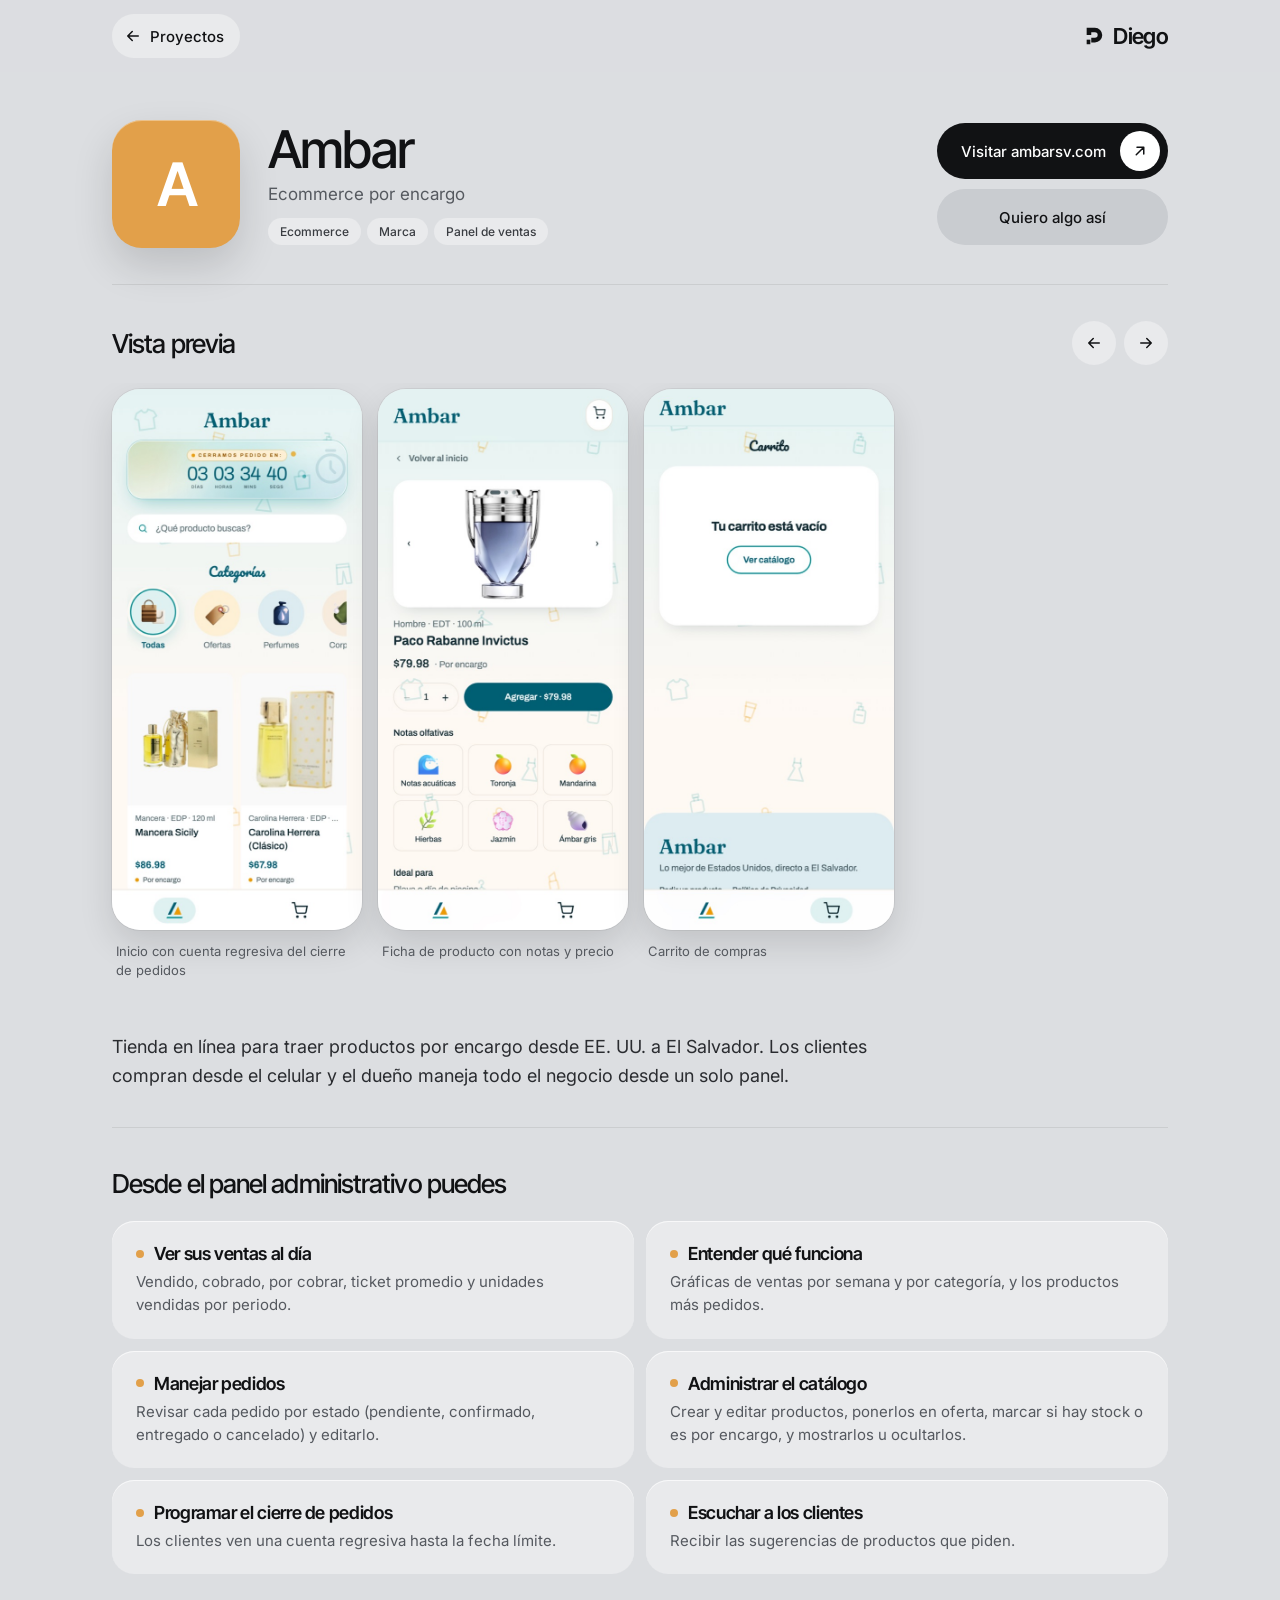
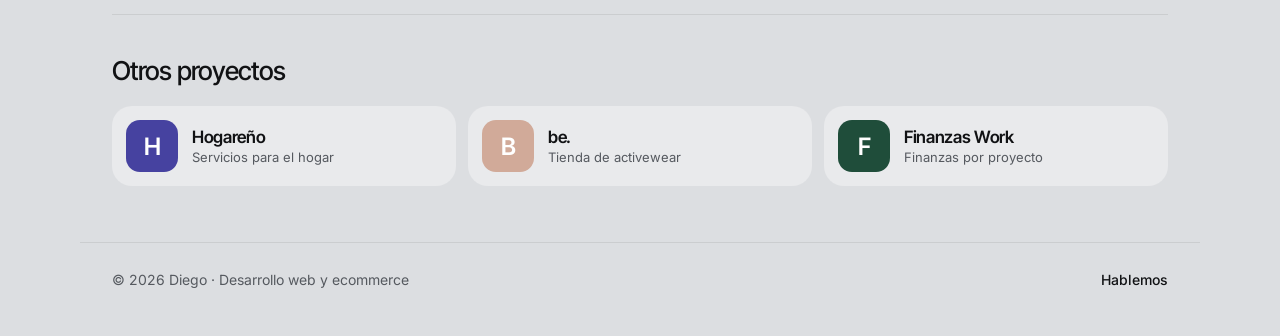
==== proyectos/ambar.html @ 9b2008da "Página propia por proyecto con galería de pantallas" ====
<!doctype html>
<html lang="es">
<head>
<meta charset="utf-8">
<meta name="viewport" content="width=device-width, initial-scale=1">
<title>Ambar — Diego</title>
<meta name="description" content="Tienda en línea para traer productos por encargo desde EE. UU. a El Salvador. Los clientes compran desde el celular y el dueño maneja todo el negocio desde un solo panel.">
<link rel="preconnect" href="https://fonts.googleapis.com">
<link href="https://fonts.googleapis.com/css2?family=Inter:wght@400;500;600&family=Inter+Tight:wght@400;500;600;700&display=swap" rel="stylesheet">
<link rel="stylesheet" href="proyecto.css">
<style>:root{--p:#E2A04A;--pink:#5A3A10}</style>
</head>
<body>
<header class="top">
  <div class="wrap top-in">
    <a class="back" href="../index.html#proyectos"><svg width="18" height="18" viewBox="0 0 24 24" fill="none" stroke="currentColor" stroke-width="2" stroke-linecap="round" stroke-linejoin="round" aria-hidden="true"><path d="M19 12H5M11 6l-6 6 6 6"/></svg><span>Proyectos</span></a>
    <a class="logo" href="../index.html" aria-label="Diego, inicio"><svg viewBox="0 0 24 24" fill="currentColor" aria-hidden="true"><path d="M4 3h9a8 8 0 0 1 0 16H9v-5h4a3 3 0 0 0 0-6H9v3H4z"/><path d="M4 16h4v5H4z"/></svg>Diego</a>
  </div>
</header>

<main class="wrap">
  <section class="app-head">
    <div class="icon" aria-hidden="true">A</div>
    <div class="meta">
      <h1>Ambar</h1>
      <p class="sub">Ecommerce por encargo</p>
      <div class="tags"><span>Ecommerce</span><span>Marca</span><span>Panel de ventas</span></div>
    </div>
    <div class="actions">
      <a class="btn dark" href="https://ambarsv.com" target="_blank" rel="noopener">Visitar ambarsv.com<i><svg width="18" height="18" viewBox="0 0 24 24" fill="none" stroke="currentColor" stroke-width="2" stroke-linecap="round" stroke-linejoin="round" aria-hidden="true"><path d="M7 17 17 7M8 7h9v9"/></svg></i></a>
      <a class="btn light" href="../index.html#contacto">Quiero algo así</a>
    </div>
  </section>

  <section class="gallery-wrap" aria-label="Vista previa">
    <div class="sec-title"><h2>Vista previa</h2>
      <div class="nav-btns"><button type="button" id="prev" aria-label="Anterior"><svg width="18" height="18" viewBox="0 0 24 24" fill="none" stroke="currentColor" stroke-width="2" stroke-linecap="round" stroke-linejoin="round" aria-hidden="true"><path d="M19 12H5M11 6l-6 6 6 6"/></svg></button><button type="button" id="next" aria-label="Siguiente"><svg width="18" height="18" viewBox="0 0 24 24" fill="none" stroke="currentColor" stroke-width="2" stroke-linecap="round" stroke-linejoin="round" aria-hidden="true"><path d="M5 12h14M13 6l6 6-6 6"/></svg></button></div>
    </div>
    <div class="gallery" id="gallery" tabindex="0">
<figure class="shot"><img src="../img/screens/ambar-1.jpg" alt="Inicio con cuenta regresiva del cierre de pedidos" width="390" height="844" loading="eager"><figcaption>Inicio con cuenta regresiva del cierre de pedidos</figcaption></figure>
<figure class="shot"><img src="../img/screens/ambar-2.jpg" alt="Ficha de producto con notas y precio" width="390" height="844" loading="eager"><figcaption>Ficha de producto con notas y precio</figcaption></figure>
<figure class="shot"><img src="../img/screens/ambar-3.jpg" alt="Carrito de compras" width="390" height="844" loading="eager"><figcaption>Carrito de compras</figcaption></figure>
    </div>
  </section>

  <section class="about">
    <p>Tienda en línea para traer productos por encargo desde EE. UU. a El Salvador. Los clientes compran desde el celular y el dueño maneja todo el negocio desde un solo panel.</p>
  </section>

  <section class="admin">
    <h2>Desde el panel administrativo puedes</h2>
    <ul>
<li><b>Ver sus ventas al día</b><span>Vendido, cobrado, por cobrar, ticket promedio y unidades vendidas por periodo.</span></li>
<li><b>Entender qué funciona</b><span>Gráficas de ventas por semana y por categoría, y los productos más pedidos.</span></li>
<li><b>Manejar pedidos</b><span>Revisar cada pedido por estado (pendiente, confirmado, entregado o cancelado) y editarlo.</span></li>
<li><b>Administrar el catálogo</b><span>Crear y editar productos, ponerlos en oferta, marcar si hay stock o es por encargo, y mostrarlos u ocultarlos.</span></li>
<li><b>Programar el cierre de pedidos</b><span>Los clientes ven una cuenta regresiva hasta la fecha límite.</span></li>
<li><b>Escuchar a los clientes</b><span>Recibir las sugerencias de productos que piden.</span></li>
    </ul>
  </section>

  <section class="others">
    <h2>Otros proyectos</h2>
    <div class="other-list">
<a class="other" href="hogareno.html"><i style="background:#4642A0">H</i><span><b>Hogareño</b><small>Servicios para el hogar</small></span></a>
<a class="other" href="be.html"><i style="background:#D1AA99">B</i><span><b>be.</b><small>Tienda de activewear</small></span></a>
<a class="other" href="finanzas.html"><i style="background:#1F4D3A">F</i><span><b>Finanzas Work</b><small>Finanzas por proyecto</small></span></a>
    </div>
  </section>
</main>

<footer class="wrap foot"><span>© 2026 Diego · Desarrollo web y ecommerce</span><a href="../index.html#contacto">Hablemos</a></footer>

<script>
  const g = document.getElementById('gallery');
  const step = () => (g.querySelector('.shot')?.offsetWidth || 260) + 16;
  document.getElementById('prev').onclick = () => g.scrollBy({left: -step(), behavior: 'smooth'});
  document.getElementById('next').onclick = () => g.scrollBy({left: step(), behavior: 'smooth'});
</script>
</body>
</html>
---- proyectos/proyecto.css ----
:root{--bg:#DCDEE1;--ink:#111214;--soft:#C9CCD0;--card:#E9EAEC;--muted:#55595F;--accent:#D9792F}
*{box-sizing:border-box}
html{scroll-behavior:smooth}
body{margin:0;background:var(--bg);color:var(--ink);font-family:Inter,system-ui,sans-serif;-webkit-font-smoothing:antialiased}
a{color:inherit;text-decoration:none}
h1,h2{font-family:'Inter Tight',Inter,sans-serif;margin:0;letter-spacing:-.035em;font-weight:500}
p{margin:0}
button{font:inherit;cursor:pointer;border:0;background:none;color:inherit}
.wrap{max-width:1120px;margin:0 auto;padding:0 32px}

/* barra superior */
.top{position:sticky;top:0;z-index:10;background:rgba(220,222,225,.94);backdrop-filter:blur(12px)}
.top-in{display:flex;align-items:center;justify-content:space-between;padding:14px 32px}
.back{display:inline-flex;align-items:center;gap:8px;height:44px;padding:0 16px 0 12px;border-radius:999px;background:var(--card);font-size:15px;font-weight:500}
.back:hover{background:#fff}
.logo{display:flex;align-items:center;gap:8px;font-family:'Inter Tight',sans-serif;font-weight:600;font-size:22px;letter-spacing:-.03em}
.logo svg{width:22px;height:22px}

/* cabecera tipo App Store */
.app-head{display:grid;grid-template-columns:128px 1fr auto;gap:28px;align-items:center;padding:48px 0 36px;border-bottom:1px solid rgba(0,0,0,.08)}
.icon{width:128px;height:128px;border-radius:30px;background:var(--p);color:#fff;display:flex;align-items:center;justify-content:center;font-family:'Inter Tight',sans-serif;font-weight:600;font-size:60px;letter-spacing:-.04em;box-shadow:0 1px 0 rgba(255,255,255,.35) inset,0 18px 40px rgba(0,0,0,.14)}
.meta h1{font-size:clamp(34px,4.4vw,52px);line-height:1}
.sub{margin-top:8px;font-size:17px;color:var(--muted)}
.tags{display:flex;flex-wrap:wrap;gap:6px;margin-top:14px}
.tags span{font-size:12px;font-weight:500;padding:6px 12px;border-radius:999px;background:var(--card);color:#3A3D42}
.actions{display:flex;flex-direction:column;gap:10px;align-items:stretch}
.btn{display:inline-flex;align-items:center;justify-content:space-between;gap:14px;height:56px;padding:0 8px 0 24px;border-radius:999px;font-size:15px;font-weight:500;white-space:nowrap}
.btn.dark{background:var(--ink);color:#fff}
.btn.dark i{width:40px;height:40px;border-radius:50%;background:#fff;color:var(--ink);display:flex;align-items:center;justify-content:center;transition:transform .2s}
.btn.dark:hover i{transform:translate(2px,-2px)}
.btn.light{background:var(--soft);justify-content:center;padding:0 24px}
.btn.light:hover{background:#BCC0C5}

/* galería */
.gallery-wrap{padding:36px 0 8px}
.sec-title{display:flex;align-items:center;justify-content:space-between;margin-bottom:18px}
.sec-title h2,.admin h2,.others h2{font-size:26px}
.nav-btns{display:flex;gap:8px}
.nav-btns button{width:44px;height:44px;border-radius:50%;background:var(--card);display:flex;align-items:center;justify-content:center}
.nav-btns button:hover{background:#fff}
.gallery{display:flex;gap:16px;overflow-x:auto;scroll-snap-type:x mandatory;scroll-padding:0 32px;padding:6px 32px 24px;margin:0 -32px;scrollbar-width:none}
.gallery::-webkit-scrollbar{display:none}
.gallery:focus-visible{outline:2px solid var(--ink);outline-offset:-2px;border-radius:12px}
.shot{flex:none;width:250px;margin:0;scroll-snap-align:start}
.shot img{display:block;width:100%;height:auto;aspect-ratio:390/844;object-fit:cover;object-position:top;border-radius:28px;background:var(--card);box-shadow:0 0 0 1px rgba(0,0,0,.06),0 14px 34px rgba(0,0,0,.12)}
.shot figcaption{margin-top:12px;font-size:13px;line-height:1.45;color:var(--muted);padding:0 4px}

/* texto */
.about{padding:20px 0 36px;border-bottom:1px solid rgba(0,0,0,.08)}
.about p{font-size:18px;line-height:1.65;max-width:760px;color:#2A2C30}
.admin{padding:40px 0;border-bottom:1px solid rgba(0,0,0,.08)}
.admin ul{list-style:none;margin:22px 0 0;padding:0;display:grid;grid-template-columns:repeat(2,minmax(0,1fr));gap:12px}
.admin li{background:var(--card);border-radius:22px;padding:22px 24px;display:flex;flex-direction:column;gap:6px;box-shadow:0 1px 0 rgba(255,255,255,.7) inset}
.admin li b{font-family:'Inter Tight',sans-serif;font-weight:600;font-size:18px;letter-spacing:-.02em;display:flex;align-items:center;gap:10px}
.admin li b::before{content:"";width:8px;height:8px;border-radius:50%;background:var(--p);flex:none}
.admin li span{font-size:15px;line-height:1.55;color:var(--muted)}

/* otros proyectos */
.others{padding:40px 0 56px}
.other-list{display:grid;grid-template-columns:repeat(3,minmax(0,1fr));gap:12px;margin-top:20px}
.other{display:flex;align-items:center;gap:14px;padding:14px;border-radius:20px;background:var(--card)}
.other:hover{background:#fff}
.other i{width:52px;height:52px;border-radius:14px;color:#fff;font-style:normal;display:flex;align-items:center;justify-content:center;font-family:'Inter Tight',sans-serif;font-weight:600;font-size:24px;flex:none}
.other b{display:block;font-family:'Inter Tight',sans-serif;font-weight:600;font-size:17px;letter-spacing:-.02em}
.other small{display:block;margin-top:2px;font-size:13px;color:var(--muted)}

.foot{display:flex;flex-wrap:wrap;justify-content:space-between;gap:12px;padding-top:28px;padding-bottom:48px;font-size:14px;color:var(--muted);border-top:1px solid rgba(0,0,0,.08)}
.foot a{color:var(--ink);font-weight:500}

@media (max-width:860px){
  .app-head{grid-template-columns:96px 1fr;gap:20px}
  .icon{width:96px;height:96px;border-radius:24px;font-size:44px}
  .actions{grid-column:1 / -1;flex-direction:row}
  .actions .btn{flex:1}
  .admin ul,.other-list{grid-template-columns:1fr}
}
@media (max-width:560px){
  .wrap{padding:0 20px}
  .top-in{padding:10px 20px}
  .app-head{grid-template-columns:84px 1fr;gap:16px;padding:28px 0 26px}
  .icon{width:84px;height:84px;border-radius:20px;font-size:38px}
  .meta h1{font-size:30px}
  .sub{font-size:15px;margin-top:4px}
  .tags{margin-top:10px}
  .actions{flex-direction:column}
  .actions .btn{flex:none}
  .gallery{padding:6px 20px 20px;margin:0 -20px;scroll-padding:0 20px;gap:12px}
  .shot{width:72vw;max-width:260px}
  .nav-btns{display:none}
  .about p{font-size:16px}
  .admin li{padding:18px 20px}
  .foot{flex-direction:column}
}
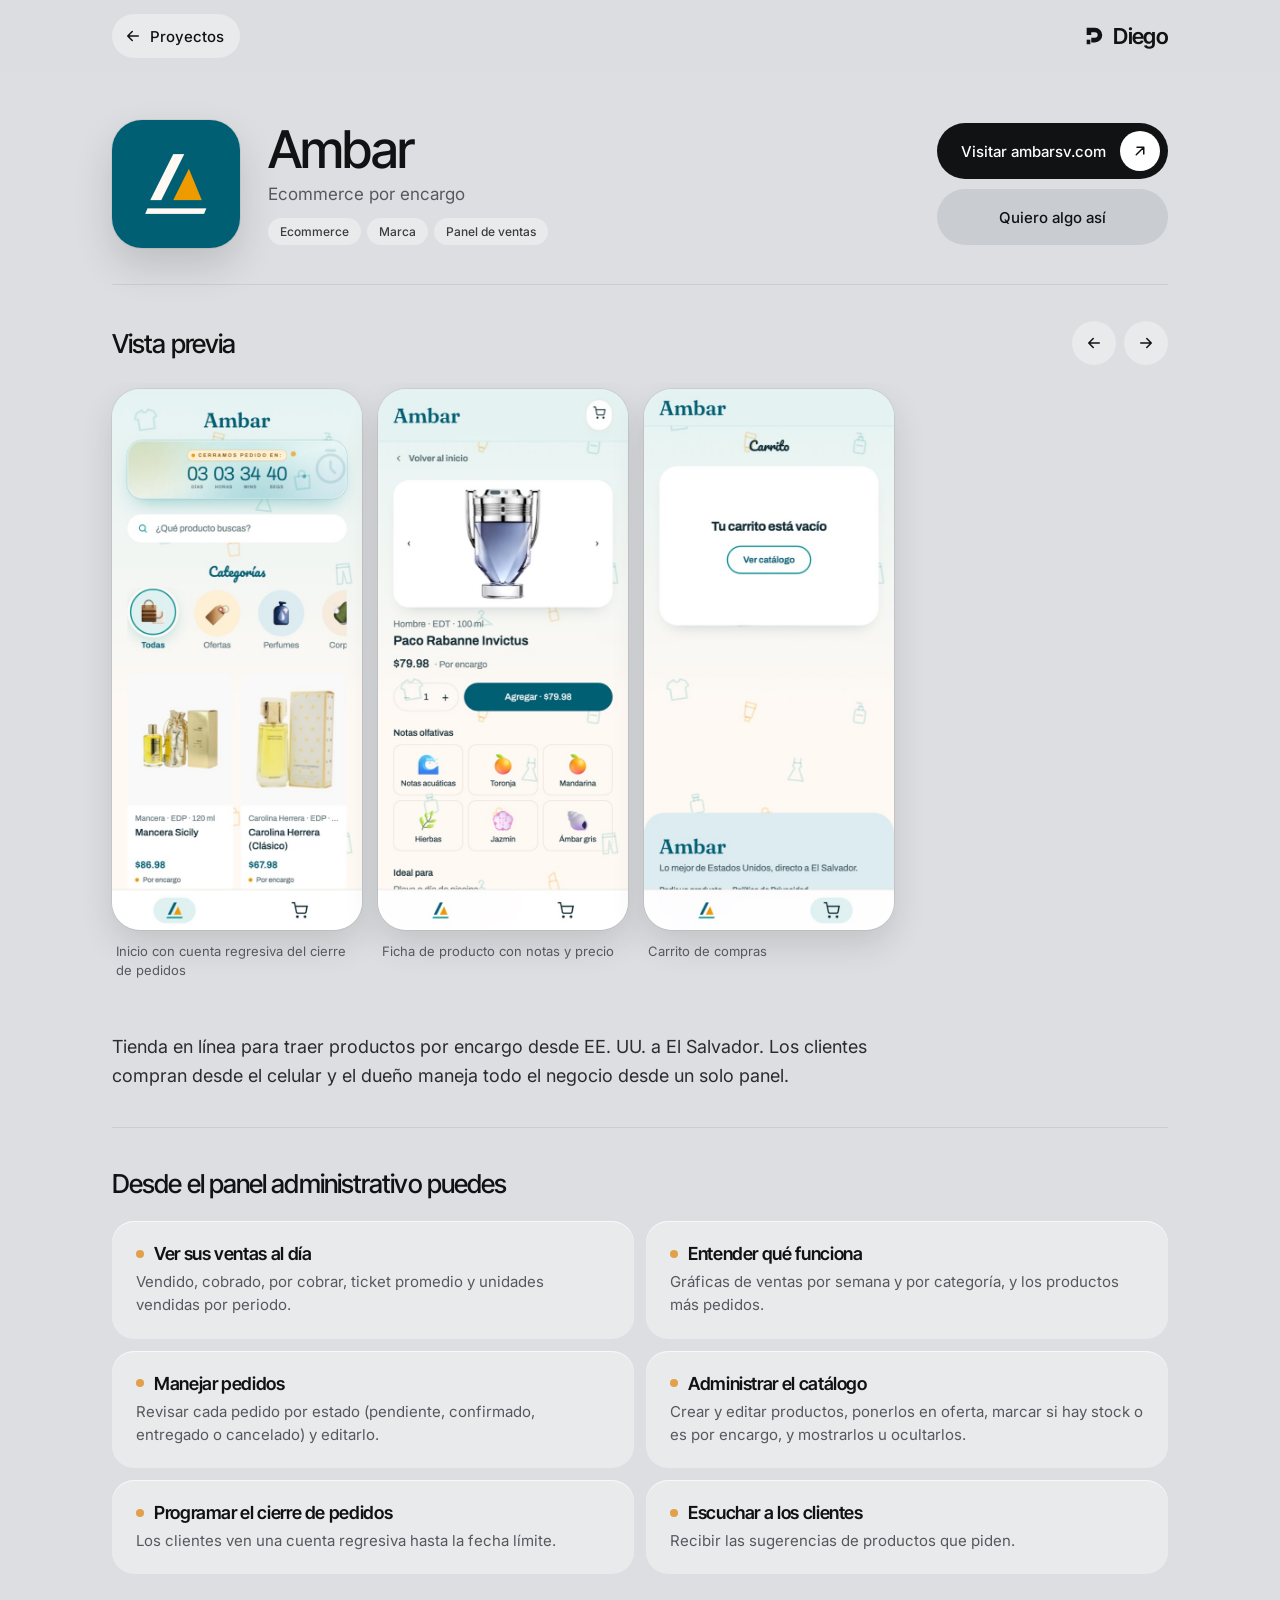
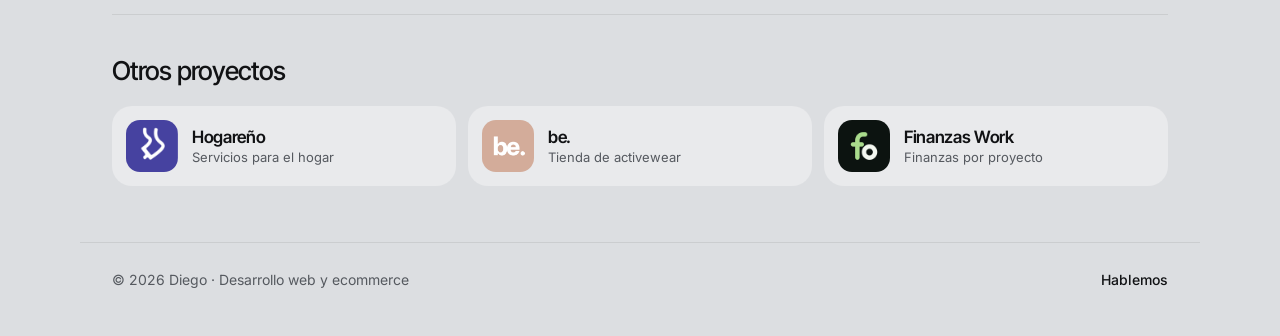
==== commit 7cc54688: "Logos reales de cada proyecto" ====
--- a/proyectos/ambar.html
+++ b/proyectos/ambar.html
@@ -20,7 +20,7 @@
 
 <main class="wrap">
   <section class="app-head">
-    <div class="icon" aria-hidden="true">A</div>
+    <img class="icon" src="../img/logos/ambar.png" alt="Logo de Ambar" width="128" height="128">
     <div class="meta">
       <h1>Ambar</h1>
       <p class="sub">Ecommerce por encargo</p>
@@ -62,9 +62,9 @@
   <section class="others">
     <h2>Otros proyectos</h2>
     <div class="other-list">
-<a class="other" href="hogareno.html"><i style="background:#4642A0">H</i><span><b>Hogareño</b><small>Servicios para el hogar</small></span></a>
-<a class="other" href="be.html"><i style="background:#D1AA99">B</i><span><b>be.</b><small>Tienda de activewear</small></span></a>
-<a class="other" href="finanzas.html"><i style="background:#1F4D3A">F</i><span><b>Finanzas Work</b><small>Finanzas por proyecto</small></span></a>
+<a class="other" href="hogareno.html"><img src="../img/logos/hogareno.png" alt="" width="52" height="52"><span><b>Hogareño</b><small>Servicios para el hogar</small></span></a>
+<a class="other" href="be.html"><img src="../img/logos/be.png" alt="" width="52" height="52"><span><b>be.</b><small>Tienda de activewear</small></span></a>
+<a class="other" href="finanzas.html"><img src="../img/logos/finanzas.png" alt="" width="52" height="52"><span><b>Finanzas Work</b><small>Finanzas por proyecto</small></span></a>
     </div>
   </section>
 </main>
--- a/proyectos/proyecto.css
+++ b/proyectos/proyecto.css
@@ -18,7 +18,7 @@
 
 /* cabecera tipo App Store */
 .app-head{display:grid;grid-template-columns:128px 1fr auto;gap:28px;align-items:center;padding:48px 0 36px;border-bottom:1px solid rgba(0,0,0,.08)}
-.icon{width:128px;height:128px;border-radius:30px;background:var(--p);color:#fff;display:flex;align-items:center;justify-content:center;font-family:'Inter Tight',sans-serif;font-weight:600;font-size:60px;letter-spacing:-.04em;box-shadow:0 1px 0 rgba(255,255,255,.35) inset,0 18px 40px rgba(0,0,0,.14)}
+.icon{display:block;width:128px;height:128px;border-radius:30px;object-fit:cover;box-shadow:0 0 0 1px rgba(0,0,0,.06),0 18px 40px rgba(0,0,0,.14)}
 .meta h1{font-size:clamp(34px,4.4vw,52px);line-height:1}
 .sub{margin-top:8px;font-size:17px;color:var(--muted)}
 .tags{display:flex;flex-wrap:wrap;gap:6px;margin-top:14px}
@@ -60,7 +60,7 @@
 .other-list{display:grid;grid-template-columns:repeat(3,minmax(0,1fr));gap:12px;margin-top:20px}
 .other{display:flex;align-items:center;gap:14px;padding:14px;border-radius:20px;background:var(--card)}
 .other:hover{background:#fff}
-.other i{width:52px;height:52px;border-radius:14px;color:#fff;font-style:normal;display:flex;align-items:center;justify-content:center;font-family:'Inter Tight',sans-serif;font-weight:600;font-size:24px;flex:none}
+.other img{width:52px;height:52px;border-radius:14px;flex:none;display:block}
 .other b{display:block;font-family:'Inter Tight',sans-serif;font-weight:600;font-size:17px;letter-spacing:-.02em}
 .other small{display:block;margin-top:2px;font-size:13px;color:var(--muted)}
 
@@ -69,7 +69,7 @@
 
 @media (max-width:860px){
   .app-head{grid-template-columns:96px 1fr;gap:20px}
-  .icon{width:96px;height:96px;border-radius:24px;font-size:44px}
+  .icon{width:96px;height:96px;border-radius:24px}
   .actions{grid-column:1 / -1;flex-direction:row}
   .actions .btn{flex:1}
   .admin ul,.other-list{grid-template-columns:1fr}
@@ -78,7 +78,7 @@
   .wrap{padding:0 20px}
   .top-in{padding:10px 20px}
   .app-head{grid-template-columns:84px 1fr;gap:16px;padding:28px 0 26px}
-  .icon{width:84px;height:84px;border-radius:20px;font-size:38px}
+  .icon{width:84px;height:84px;border-radius:20px}
   .meta h1{font-size:30px}
   .sub{font-size:15px;margin-top:4px}
   .tags{margin-top:10px}
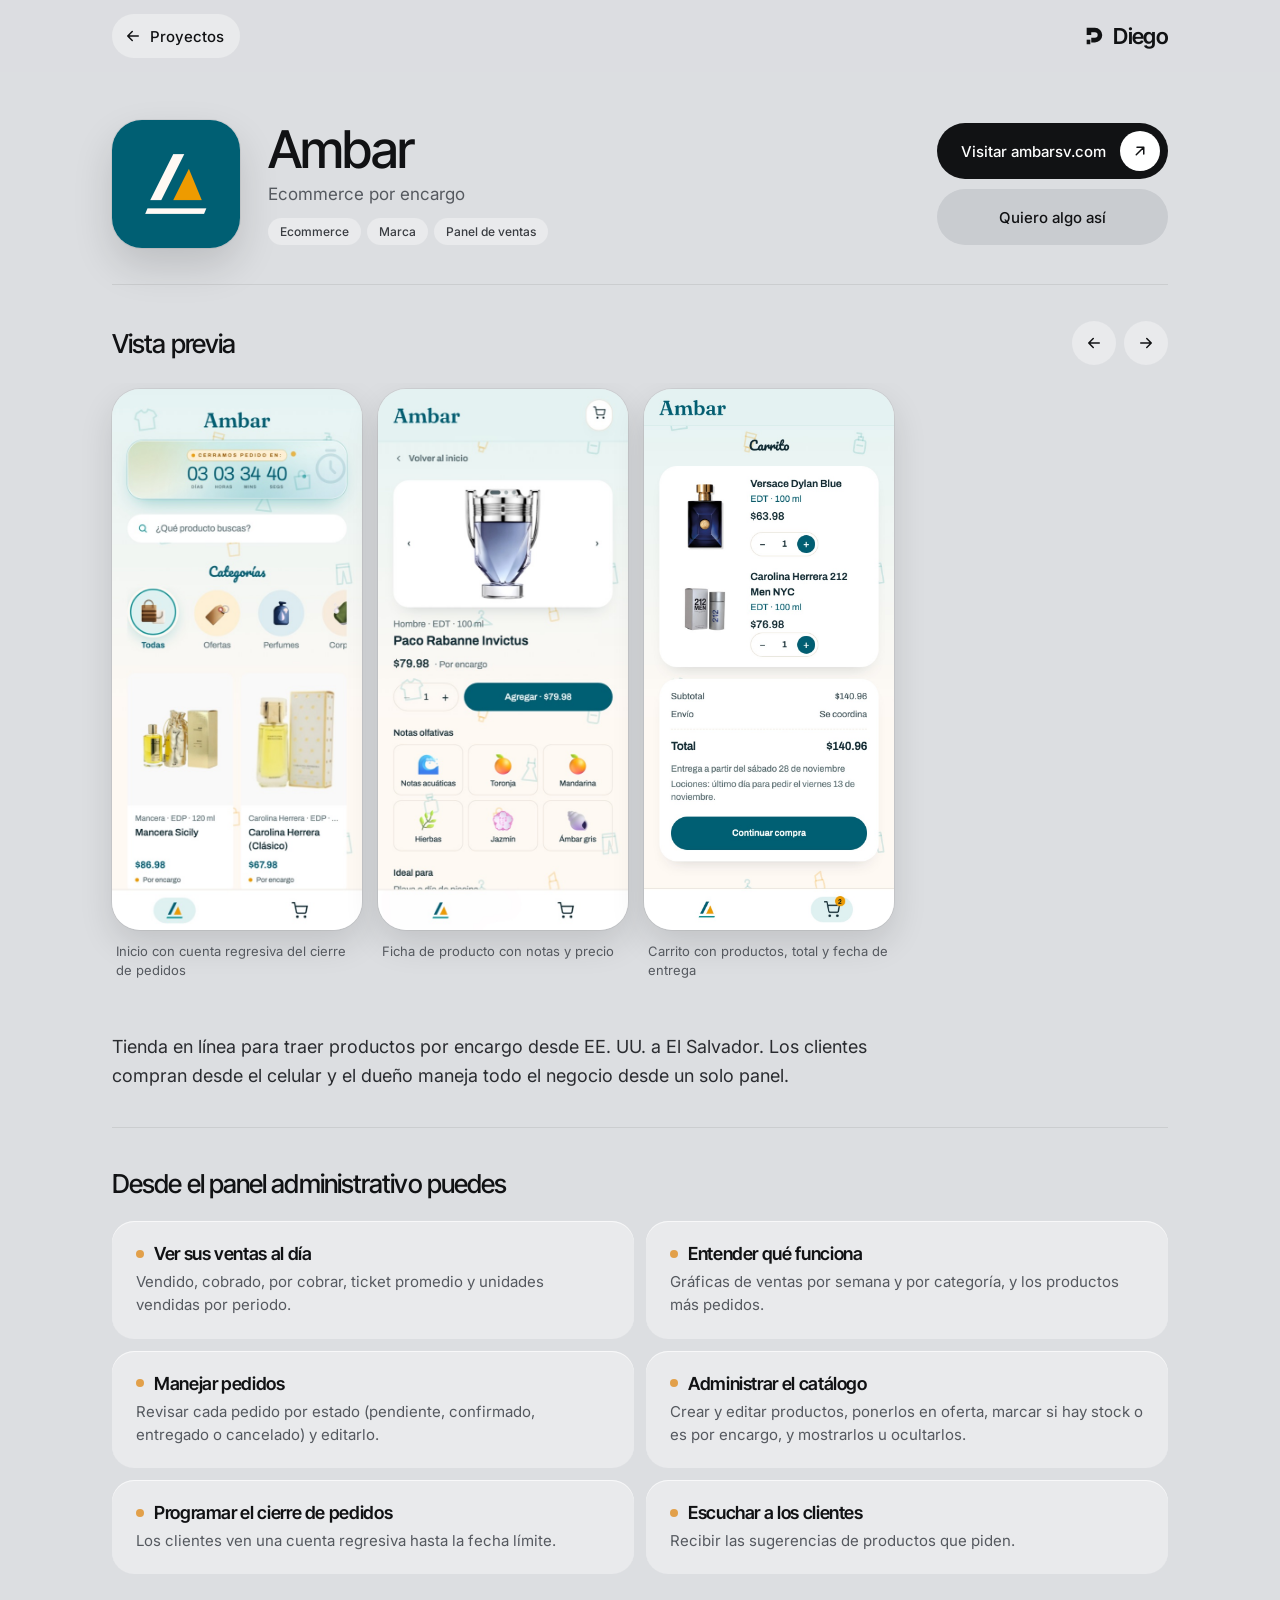
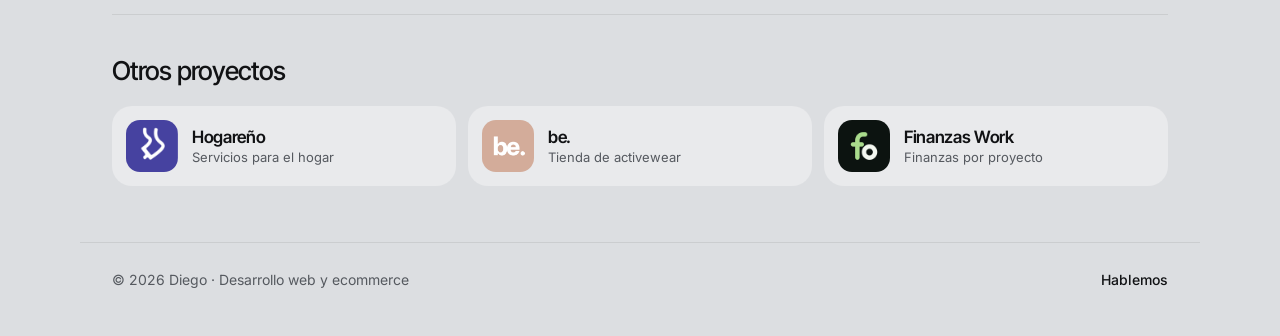
==== commit 74c23e4b: "Ambar: carrito con productos" ====
--- a/proyectos/ambar.html
+++ b/proyectos/ambar.html
@@ -39,7 +39,7 @@
     <div class="gallery" id="gallery" tabindex="0">
 <figure class="shot"><img src="../img/screens/ambar-1.jpg" alt="Inicio con cuenta regresiva del cierre de pedidos" width="390" height="844" loading="eager"><figcaption>Inicio con cuenta regresiva del cierre de pedidos</figcaption></figure>
 <figure class="shot"><img src="../img/screens/ambar-2.jpg" alt="Ficha de producto con notas y precio" width="390" height="844" loading="eager"><figcaption>Ficha de producto con notas y precio</figcaption></figure>
-<figure class="shot"><img src="../img/screens/ambar-3.jpg" alt="Carrito de compras" width="390" height="844" loading="eager"><figcaption>Carrito de compras</figcaption></figure>
+<figure class="shot"><img src="../img/screens/ambar-3.jpg" alt="Carrito con productos, total y fecha de entrega" width="390" height="844" loading="eager"><figcaption>Carrito con productos, total y fecha de entrega</figcaption></figure>
     </div>
   </section>
 
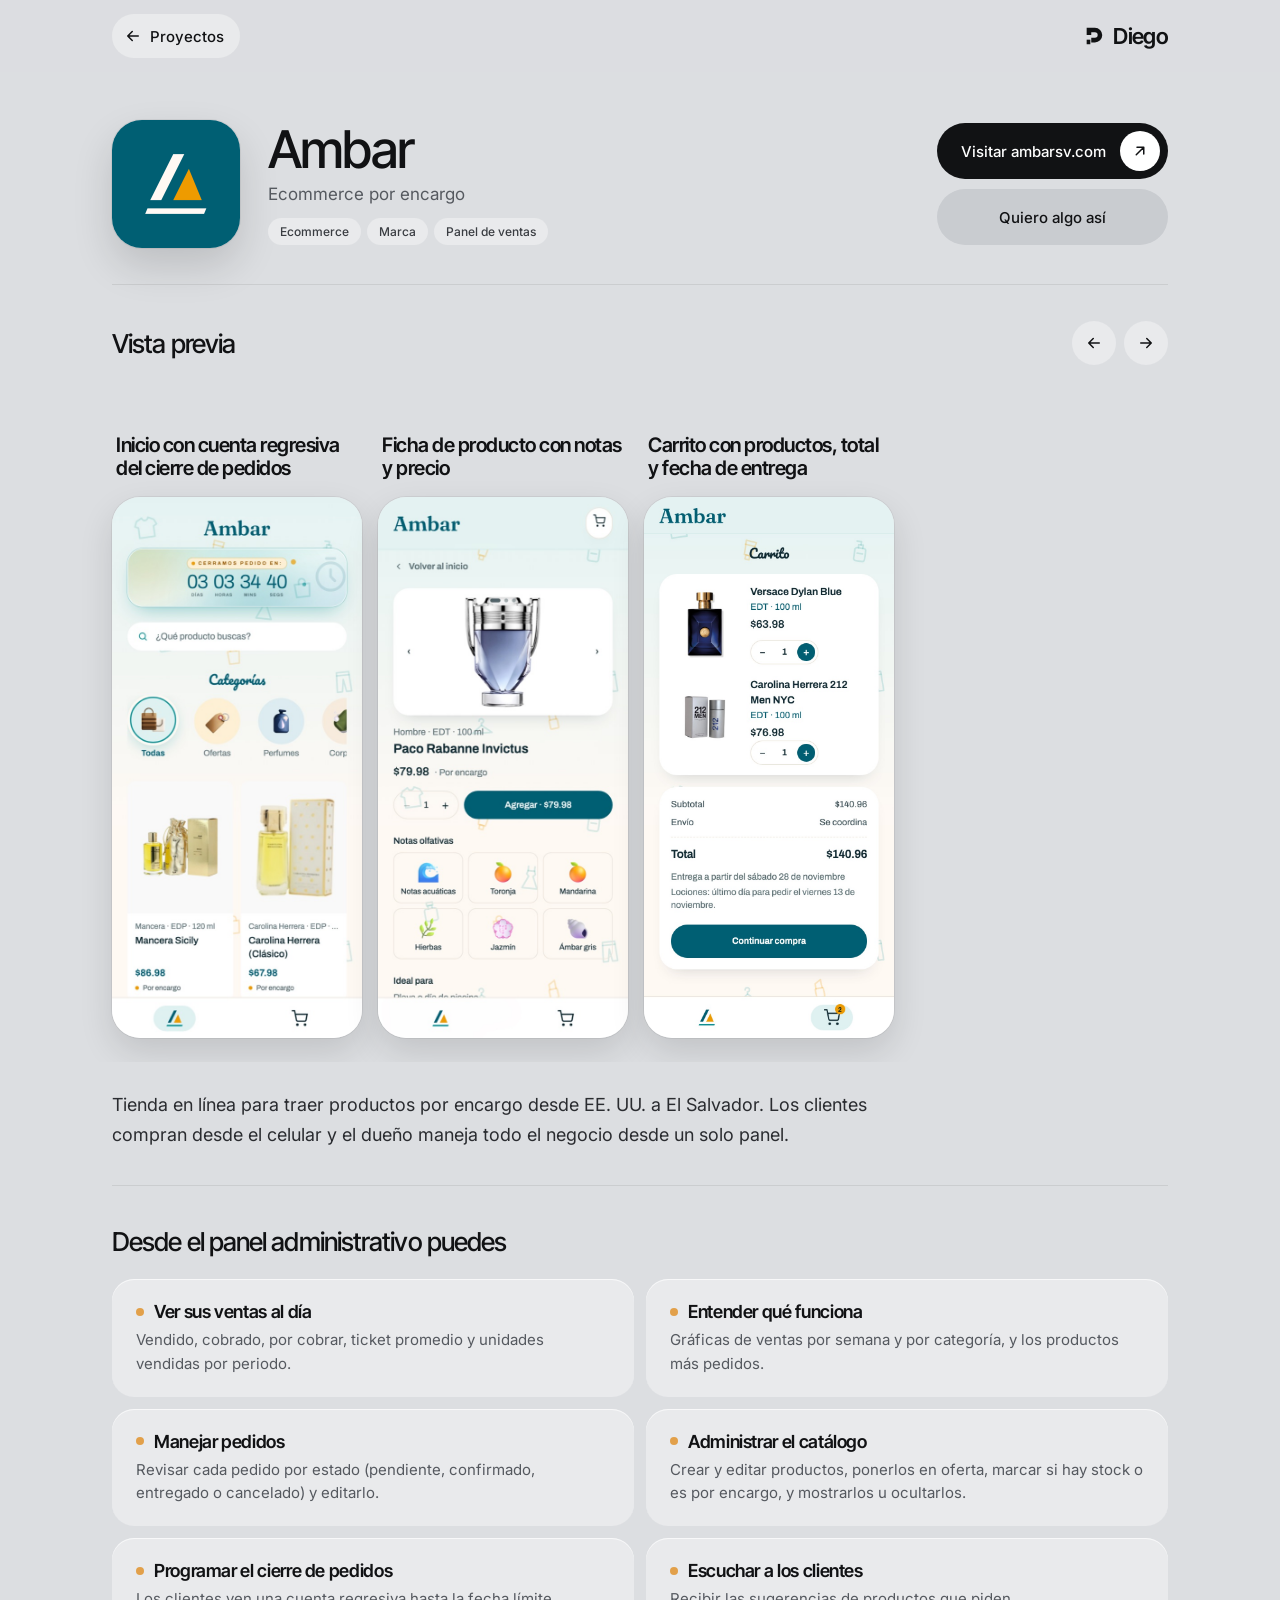
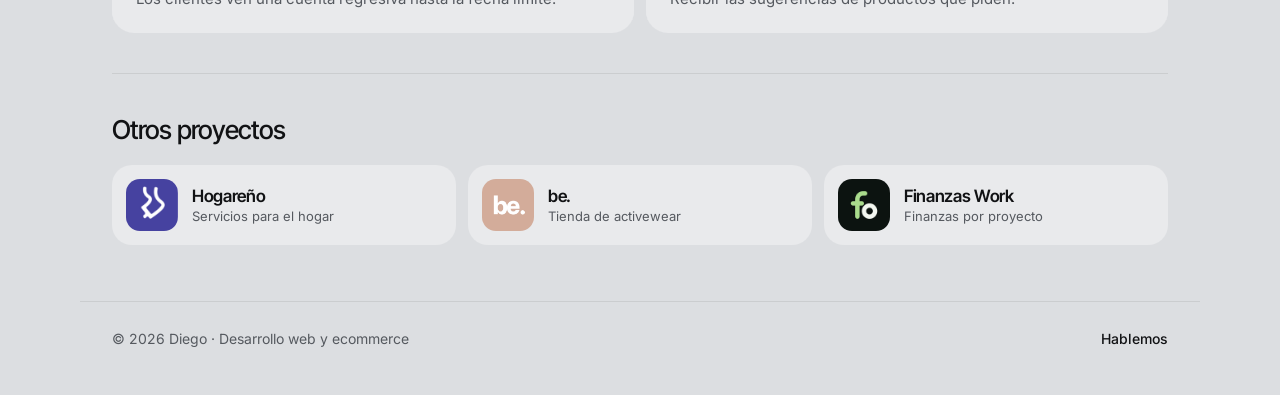
==== commit 7d3e671b: "Títulos de pantallas arriba del mockup" ====
--- a/proyectos/ambar.html
+++ b/proyectos/ambar.html
@@ -37,9 +37,9 @@
       <div class="nav-btns"><button type="button" id="prev" aria-label="Anterior"><svg width="18" height="18" viewBox="0 0 24 24" fill="none" stroke="currentColor" stroke-width="2" stroke-linecap="round" stroke-linejoin="round" aria-hidden="true"><path d="M19 12H5M11 6l-6 6 6 6"/></svg></button><button type="button" id="next" aria-label="Siguiente"><svg width="18" height="18" viewBox="0 0 24 24" fill="none" stroke="currentColor" stroke-width="2" stroke-linecap="round" stroke-linejoin="round" aria-hidden="true"><path d="M5 12h14M13 6l6 6-6 6"/></svg></button></div>
     </div>
     <div class="gallery" id="gallery" tabindex="0">
-<figure class="shot"><img src="../img/screens/ambar-1.jpg" alt="Inicio con cuenta regresiva del cierre de pedidos" width="390" height="844" loading="eager"><figcaption>Inicio con cuenta regresiva del cierre de pedidos</figcaption></figure>
-<figure class="shot"><img src="../img/screens/ambar-2.jpg" alt="Ficha de producto con notas y precio" width="390" height="844" loading="eager"><figcaption>Ficha de producto con notas y precio</figcaption></figure>
-<figure class="shot"><img src="../img/screens/ambar-3.jpg" alt="Carrito con productos, total y fecha de entrega" width="390" height="844" loading="eager"><figcaption>Carrito con productos, total y fecha de entrega</figcaption></figure>
+<figure class="shot"><figcaption><span class="cap">Inicio con cuenta regresiva del cierre de pedidos</span></figcaption><img src="../img/screens/ambar-1.jpg" alt="Inicio con cuenta regresiva del cierre de pedidos" width="390" height="844" loading="eager"></figure>
+<figure class="shot"><figcaption><span class="cap">Ficha de producto con notas y precio</span></figcaption><img src="../img/screens/ambar-2.jpg" alt="Ficha de producto con notas y precio" width="390" height="844" loading="eager"></figure>
+<figure class="shot"><figcaption><span class="cap">Carrito con productos, total y fecha de entrega</span></figcaption><img src="../img/screens/ambar-3.jpg" alt="Carrito con productos, total y fecha de entrega" width="390" height="844" loading="eager"></figure>
     </div>
   </section>
 
--- a/proyectos/proyecto.css
+++ b/proyectos/proyecto.css
@@ -43,7 +43,10 @@
 .gallery:focus-visible{outline:2px solid var(--ink);outline-offset:-2px;border-radius:12px}
 .shot{flex:none;width:250px;margin:0;scroll-snap-align:start}
 .shot img{display:block;width:100%;height:auto;aspect-ratio:390/844;object-fit:cover;object-position:top;border-radius:28px;background:var(--card);box-shadow:0 0 0 1px rgba(0,0,0,.06),0 14px 34px rgba(0,0,0,.12)}
-.shot figcaption{margin-top:12px;font-size:13px;line-height:1.45;color:var(--muted);padding:0 4px}
+.shot{display:flex;flex-direction:column}
+.shot figcaption{order:-1;display:flex;flex-direction:column;align-items:flex-start;justify-content:flex-end;gap:8px;min-height:92px;margin:0 0 16px;padding:0 4px}
+.shot figcaption .tag{font-size:11px;font-weight:600;letter-spacing:.08em;text-transform:uppercase;color:#fff;background:var(--ink);border-radius:999px;padding:5px 11px}
+.shot figcaption .cap{font-family:'Inter Tight',Inter,sans-serif;font-weight:600;font-size:20px;line-height:1.18;letter-spacing:-.025em;color:var(--ink)}
 
 /* texto */
 .about{padding:20px 0 36px;border-bottom:1px solid rgba(0,0,0,.08)}
@@ -86,6 +89,8 @@
   .actions .btn{flex:none}
   .gallery{padding:6px 20px 20px;margin:0 -20px;scroll-padding:0 20px;gap:12px}
   .shot{width:72vw;max-width:260px}
+  .shot figcaption{min-height:84px}
+  .shot figcaption .cap{font-size:18px}
   .nav-btns{display:none}
   .about p{font-size:16px}
   .admin li{padding:18px 20px}
